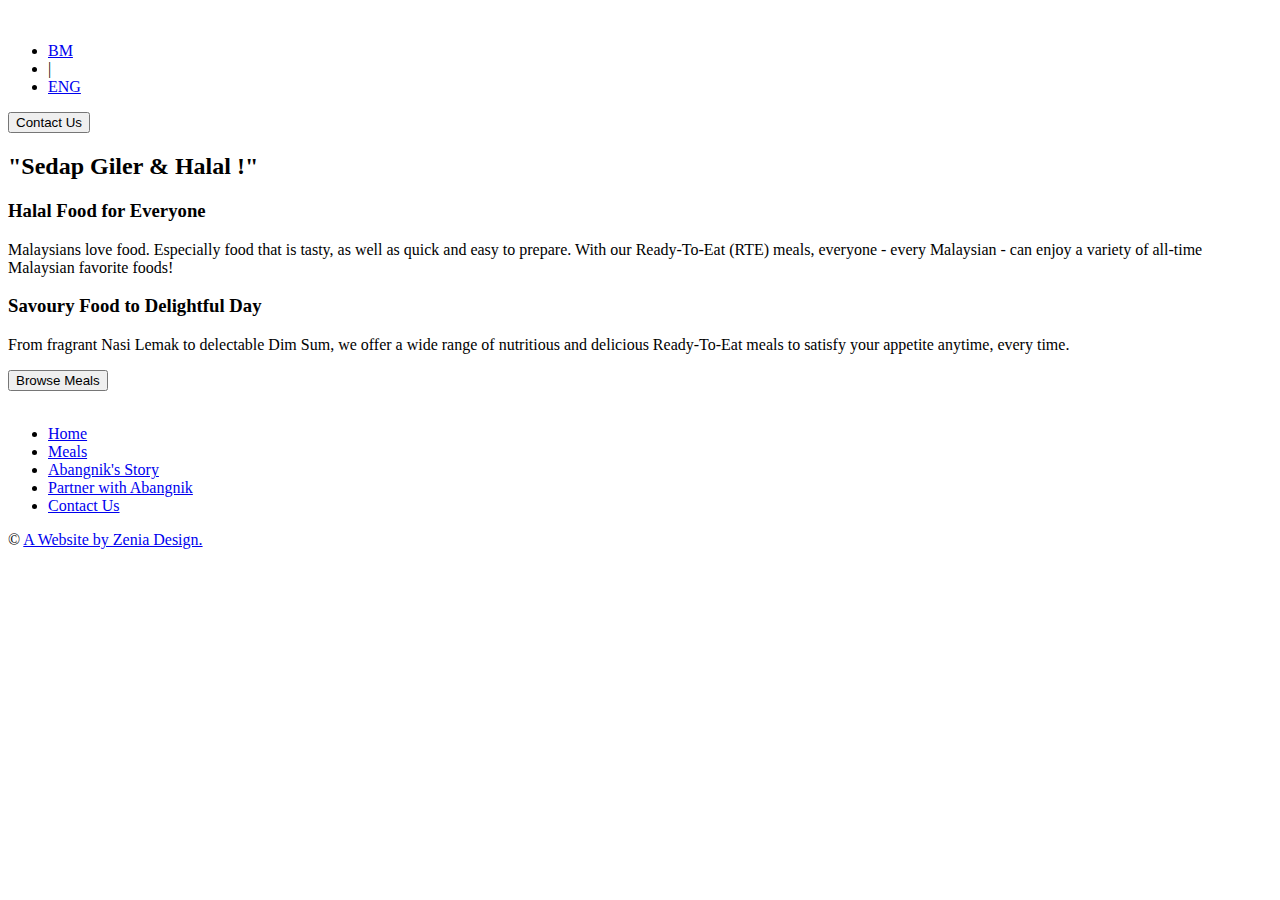
==== index.html @ f61c1bb5 "Add files via upload" ====
<!DOCTYPE html>
<html>
    <head>
        <!-- Global site tag (gtag.js) - Google Analytics -->
        <script async src="https://www.googletagmanager.com/gtag/js?id=UA-169207247-1"></script>
        <script>
            window.dataLayer = window.dataLayer || [];
            function gtag(){dataLayer.push(arguments);}
            gtag('js', new Date());

            gtag('config', 'UA-169207247-1');
        </script>
        <meta http-equiv="Content-Type" content="text/html;charset=UTF-8">
        <meta http-equiv="X-UA-Compatible" content="ie=edge">
        <meta name="viewport" content="width=device-width, initial-scale=1.0">
        <title>Abangnik 'Sedap Giler & Halal!'</title>
        <meta name="description" content="5mins ready-to-eat meals! Our frozen meals include halal dimsum, halal Chinese food, and Malaysian delicacies">
        <meta name="keywords" content="frozen food, b2b food distributor, halal dimsum, ready-to-eat meals, halal chinese food">
        <link rel="stylesheet" href="css/abgnik-style.css">
        <link href="https://fonts.googleapis.com/css2?family=Raleway:wght@500&display=swap" rel="dns-prefetch">
        <link rel="shortcut icon" href="images/abgnik-logo.png" type="image/x-icon">
        <meta property="og:title" content="Abangnik 'Sedap Giler & Halal!'">
        <meta property="og:description" content="5mins ready-to-eat meals! Our frozen meals include halal dimsum, halal Chinese food, and Malaysian delicacies">
        <meta property="og:image" content="images/abgnik-logo.png">
        <meta property="og:url" content="https://abangnik.com">
    </head>
    <body>
       <header>
            <img src="./images/abgnik-logo.png" alt="" width="100px">
            <ul>
                <li><a href="bm/laman-utama.html">BM</a></li>
                <li>|</li>
                <li><a href="index.html">ENG</a></li>
            </ul>

            <a href="contact.html"><button>Contact Us</button></a>
       </header>
       <div class="home">
            <div class="cover">
                <h2>"Sedap Giler & Halal !"</h2>
            </div>  
            <div class="home-content">
                <div class="home-content-halal">
                    <div class="content-halal-cover">
                    </div>
                    <div class="content-halal-copy">
                        <h3>Halal Food for Everyone</h3>
                        <p>
                            Malaysians love food. Especially food that is tasty, as well as quick and easy to prepare. With our Ready-To-Eat (RTE) meals, everyone - every Malaysian -  can enjoy a variety of all-time Malaysian favorite foods!
                        </p>
                    </div>
                </div>
                <div class="home-content-meals">
                    <div class="content-meals"></div>
                    <div class="content-meals-copy">
                        <h3>Savoury Food to Delightful Day</h3>
                        <p>
                            From fragrant Nasi Lemak to delectable Dim Sum, we offer a wide range of nutritious and delicious Ready-To-Eat meals to satisfy your appetite anytime, every time.
                        </p>
                        <a href="meals.html"><button>Browse Meals</button></a>

                    </div>
                </div>
           </div>       
       </div>
       <nav>
            <img src="./images/abgnik-logo.png" alt="" width="120px">
            <ul>
                <li><a href="index.html" class="active">Home</a></li>
                <li><a href="meals.html">Meals</a></li>
                <li><a href="abangnik-story.html">Abangnik's Story</a></li>
                <li><a href="partner-with-abangnik.html">Partner with Abangnik</a></li>
                <li><a href="contact-us.html">Contact Us</a></li>
            </ul>     
        </nav>
        <footer>
            <p> &copy; <a href="http://zeniadesign.com" title="Web Design Malaysia">A Website by Zenia Design.</a></p>
        </footer>
    </body>
</html>
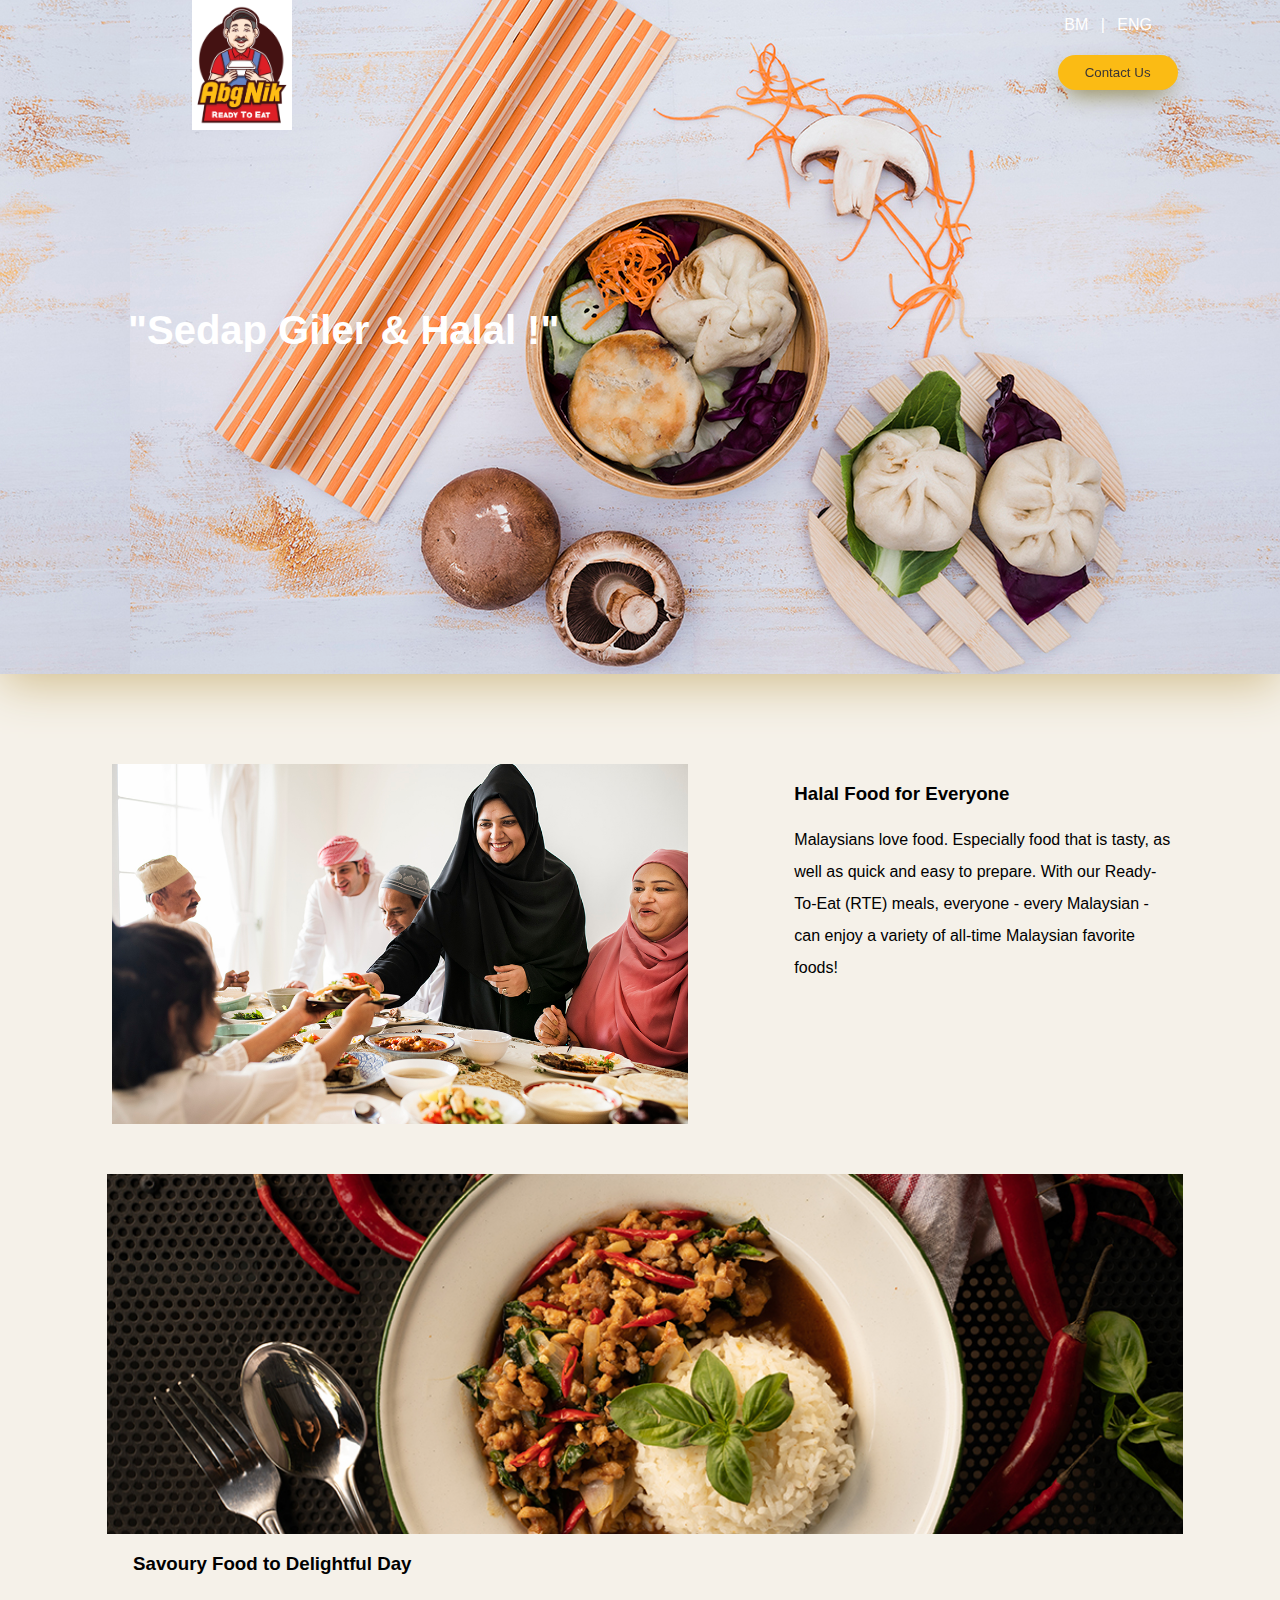
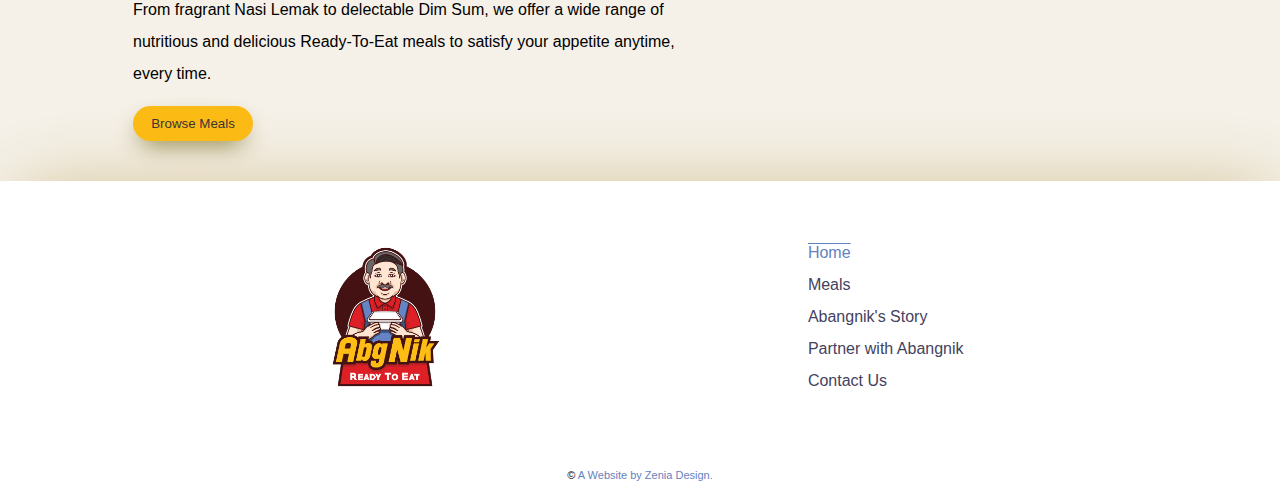
==== commit dfb87694: "Add files via upload" ====
--- a/index.html
+++ b/index.html
@@ -33,7 +33,7 @@
                 <li><a href="index.html">ENG</a></li>
             </ul>
 
-            <a href="contact.html"><button>Contact Us</button></a>
+            <a href="contact-us.html"><button>Contact Us</button></a>
        </header>
        <div class="home">
             <div class="cover">
--- a/css/abgnik-style.css
+++ b/css/abgnik-style.css
@@ -0,0 +1,461 @@
+html, body, footer {
+  margin: 0;
+  padding: 0;
+  overflow-x: hidden;
+  font-family: "Raleway", sans-serif;
+}
+
+a {
+  text-decoration: none;
+}
+
+.active {
+  color: #6482c0;
+  text-decoration: overline;
+}
+
+p, button {
+  font-weight: 400;
+}
+
+p {
+  line-height: 1.2;
+}
+
+button {
+  border-radius: 20px;
+  padding: 5px 10px;
+  width: 120px;
+  border: none;
+  background: #fbbb14;
+  cursor: pointer;
+  height: 35px;
+  color: #3a3536;
+  -webkit-box-shadow: -1px 10px 25px -8px #80732a;
+          box-shadow: -1px 10px 25px -8px #80732a;
+}
+
+p {
+  line-height: 2;
+}
+
+footer, nav {
+  width: 100%;
+}
+
+footer {
+  position: absolute;
+  float: right;
+  text-align: center;
+  font-size: 11px;
+  font-weight: 0;
+}
+
+footer a {
+  color: #6482c0;
+}
+
+nav {
+  display: -webkit-box;
+  display: -ms-flexbox;
+  display: flex;
+  -webkit-box-orient: horizontal;
+  -webkit-box-direction: normal;
+      -ms-flex-direction: row;
+          flex-direction: row;
+  -webkit-box-pack: space-evenly;
+      -ms-flex-pack: space-evenly;
+          justify-content: space-evenly;
+  padding: 40px 5px;
+  -webkit-box-align: center;
+      -ms-flex-align: center;
+          align-items: center;
+  -webkit-box-shadow: 0px -11px 70px -20px #d1bd8c;
+          box-shadow: 0px -11px 70px -20px #d1bd8c;
+}
+
+nav li {
+  list-style: none;
+  line-height: 2;
+}
+
+nav li a {
+  text-decoration: none;
+  color: #454260;
+}
+
+nav li:hover a {
+  color: #6482c0;
+}
+
+header img {
+  position: relative;
+  left: 15%;
+  background: white;
+  border-top: none;
+  z-index: 1;
+}
+
+header button {
+  position: relative;
+  float: right;
+  right: 8%;
+  top: 55px;
+  z-index: 1;
+  position: fixed;
+}
+
+header ul {
+  z-index: 1;
+  position: absolute;
+  right: 10%;
+  top: 0px;
+}
+
+header ul li {
+  display: inline;
+  padding-left: 8px;
+  color: white;
+}
+
+header ul li a {
+  color: white;
+}
+
+.home-content, .story {
+  background-color: #f5f1e9;
+}
+
+.page-cover {
+  width: 100%;
+  min-height: 60vh;
+  background-position: center;
+  background-size: cover;
+  -webkit-box-shadow: 0px 11px 30px -13px #d1bd8c;
+          box-shadow: 0px 11px 30px -13px #d1bd8c;
+}
+
+.page-cover h2 {
+  top: 55%;
+  position: relative;
+  left: 15%;
+  max-width: 70%;
+  color: #f5f1e9;
+}
+
+.cover, .story-cover, .page-cover, .contact-cover {
+  width: 100%;
+  min-height: 80vh;
+  background-image: url("/images/655769-PP2S2O-299.jpg");
+  background-position: right;
+  -webkit-box-shadow: 0px 11px 45px -2px #d1bd8c;
+          box-shadow: 0px 11px 45px -2px #d1bd8c;
+  margin-top: -180px;
+  position: relative;
+}
+
+.cover h2, .story-cover h2, .page-cover h2, .contact-cover h2 {
+  text-align: bottom;
+  color: white;
+  position: absolute;
+  bottom: 40%;
+  font-size: 40px;
+  max-width: 70%;
+  margin-left: 10%;
+  font-weight: 600;
+}
+
+.home-content {
+  display: -webkit-box;
+  display: -ms-flexbox;
+  display: flex;
+  -webkit-box-orient: vertical;
+  -webkit-box-direction: normal;
+      -ms-flex-direction: column;
+          flex-direction: column;
+  padding: 40px 5px !important;
+  width: 100%;
+}
+
+.home-content-halal, .home-content-meals {
+  display: -webkit-box;
+  display: -ms-flexbox;
+  display: flex;
+  -webkit-box-orient: horizontal;
+  -webkit-box-direction: normal;
+      -ms-flex-direction: row;
+          flex-direction: row;
+  width: 100%;
+  -webkit-box-pack: space-evenly;
+      -ms-flex-pack: space-evenly;
+          justify-content: space-evenly;
+  margin-top: 50px;
+}
+
+.home-content-halal .content-halal-cover, .home-content-meals .content-halal-cover {
+  background-image: url("/images/41087.jpg");
+  background-size: cover;
+  width: 45%;
+  height: 40vh;
+}
+
+.home-content-halal .content-halal-copy, .home-content-meals .content-halal-copy {
+  max-width: 30%;
+}
+
+.home-content-meals {
+  -webkit-box-orient: vertical;
+  -webkit-box-direction: normal;
+      -ms-flex-direction: column;
+          flex-direction: column;
+  position: relative;
+}
+
+.home-content-meals .content-meals {
+  width: 84%;
+  margin: auto;
+  height: 40vh;
+  background-image: url("/images/5430.jpg");
+  background-size: cover;
+  background-position: center;
+}
+
+.home-content-meals .content-meals-copy {
+  max-width: 45%;
+  position: relative;
+  left: 10%;
+}
+
+.story-cover, .contact-cover {
+  background-image: url("/images/mega-caesaria-eZtqoZEaG4E-unsplash.jpg");
+  width: 100%;
+  height: 60vh;
+  background-position: center;
+  background-size: cover;
+  margin-top: -170px;
+}
+
+.story {
+  padding-bottom: 100px;
+}
+
+.story-copy {
+  width: 60%;
+  margin: auto;
+  margin-top: 100px;
+  border: #454260 2px solid;
+  width: 75%;
+  padding: 40px 20px;
+}
+
+.partner {
+  background-image: url("/images/chi-chen-oBoELXgJR1w-unsplash.jpg");
+  margin-top: -160px;
+}
+
+.meals {
+  background-image: url("/images/jonathan-borba-m3wxE3OEQJ8-unsplash.jpg");
+  margin-top: -160px;
+}
+
+.partner-section, .meals-section {
+  background-color: #f5f1e9;
+  padding: 50px 20px;
+  background-color: #f5f1e9;
+}
+
+.partner-section li, .meals-section li {
+  margin-bottom: 20px;
+}
+
+.partner-section h3, .partner-section li, .meals-section h3, .meals-section li {
+  left: 6%;
+  position: relative;
+  color: #454260;
+}
+
+.partner-section h4, .meals-section h4 {
+  color: #6482c0;
+}
+
+.avenues, .business, .dimsum-meals {
+  display: -webkit-box;
+  display: -ms-flexbox;
+  display: flex;
+  -webkit-box-orient: horizontal;
+  -webkit-box-direction: normal;
+      -ms-flex-direction: row;
+          flex-direction: row;
+  -ms-flex-wrap: wrap;
+      flex-wrap: wrap;
+  -webkit-box-pack: space-evenly;
+      -ms-flex-pack: space-evenly;
+          justify-content: space-evenly;
+}
+
+.avenues .business, .business .business, .dimsum-meals .business {
+  -webkit-box-align: center;
+      -ms-flex-align: center;
+          align-items: center;
+}
+
+.avenues .avenue-item, .business .avenue-item, .dimsum-meals .avenue-item {
+  width: 40%;
+  border: 2px solid #454260;
+  padding: 10px;
+  margin: 5px 20px;
+}
+
+.business-item {
+  display: -webkit-box;
+  display: -ms-flexbox;
+  display: flex;
+  -webkit-box-orient: vertical;
+  -webkit-box-direction: normal;
+      -ms-flex-direction: column;
+          flex-direction: column;
+  -webkit-box-pack: center;
+      -ms-flex-pack: center;
+          justify-content: center;
+  -webkit-box-align: center;
+      -ms-flex-align: center;
+          align-items: center;
+}
+
+.contact-cover {
+  position: relative;
+  background-image: url("/images/kimia-zarifi-JoUACiXcme4-unsplash.jpg");
+}
+
+.contact-cover h2, .contact-cover p {
+  text-align: center;
+  top: 40%;
+  position: relative;
+}
+
+.contact-card {
+  width: 75%;
+  margin: auto;
+  min-height: 100vh;
+  position: relative;
+  padding: 20px;
+}
+
+.contact-card a {
+  display: -webkit-box;
+  display: -ms-flexbox;
+  display: flex;
+  -webkit-box-orient: horizontal;
+  -webkit-box-direction: normal;
+      -ms-flex-direction: row;
+          flex-direction: row;
+  text-align: center;
+  -webkit-box-align: center;
+      -ms-flex-align: center;
+          align-items: center;
+  -webkit-box-pack: center;
+      -ms-flex-pack: center;
+          justify-content: center;
+  color: #454260;
+}
+
+.contact-card a button {
+  width: 200px;
+  height: 40px;
+  display: -webkit-box;
+  display: -ms-flexbox;
+  display: flex;
+  -webkit-box-orient: horizontal;
+  -webkit-box-direction: normal;
+      -ms-flex-direction: row;
+          flex-direction: row;
+  text-align: center;
+  -webkit-box-align: center;
+      -ms-flex-align: center;
+          align-items: center;
+  -webkit-box-pack: center;
+      -ms-flex-pack: center;
+          justify-content: center;
+  margin: 20px;
+}
+
+.contact-card a p {
+  padding-left: 20px;
+}
+
+.contact-card .social {
+  display: -webkit-box;
+  display: -ms-flexbox;
+  display: flex;
+  -webkit-box-orient: horizontal;
+  -webkit-box-direction: normal;
+      -ms-flex-direction: row;
+          flex-direction: row;
+  margin-top: 50px;
+  -webkit-box-pack: space-evenly;
+      -ms-flex-pack: space-evenly;
+          justify-content: space-evenly;
+  -webkit-box-align: center;
+      -ms-flex-align: center;
+          align-items: center;
+  margin-bottom: 80px;
+}
+
+.contact-card .social .social-links-img {
+  width: 40%;
+  height: 40vh;
+  background-image: url("/images/s-o-c-i-a-l-c-u-t-Wk6Jx6NQOGY-unsplash.jpg");
+  background-position: center;
+  background-size: cover;
+}
+
+.contact-card .social .social-links {
+  width: 30%;
+}
+
+.contact-card .social .social-links a {
+  display: inline-block;
+  padding-left: 20px;
+  font-size: 23px;
+  color: #fbbb14;
+}
+
+.contact-card .social .social-links a .fab {
+  font-size: 23px;
+  color: #fbbb14;
+}
+
+@media screen and (max-width: 800px) {
+  .partner h2 {
+    top: 30%;
+    max-width: 90%;
+    left: 10%;
+  }
+  .story-cover h2 {
+    top: 45%;
+  }
+  .avenue-item {
+    width: 70% !important;
+    margin: 5px 20px;
+  }
+}
+
+@media screen and (max-width: 600px) {
+  .home-content-halal {
+    -webkit-box-orient: vertical;
+    -webkit-box-direction: normal;
+        -ms-flex-direction: column;
+            flex-direction: column;
+    -webkit-box-align: center;
+        -ms-flex-align: center;
+            align-items: center;
+  }
+  .home-content-halal .content-halal-cover {
+    width: 80%;
+    height: 45vh;
+  }
+  .home-content-halal .content-halal-copy {
+    max-width: 80%;
+  }
+}
+/*# sourceMappingURL=abgnik-style.css.map */